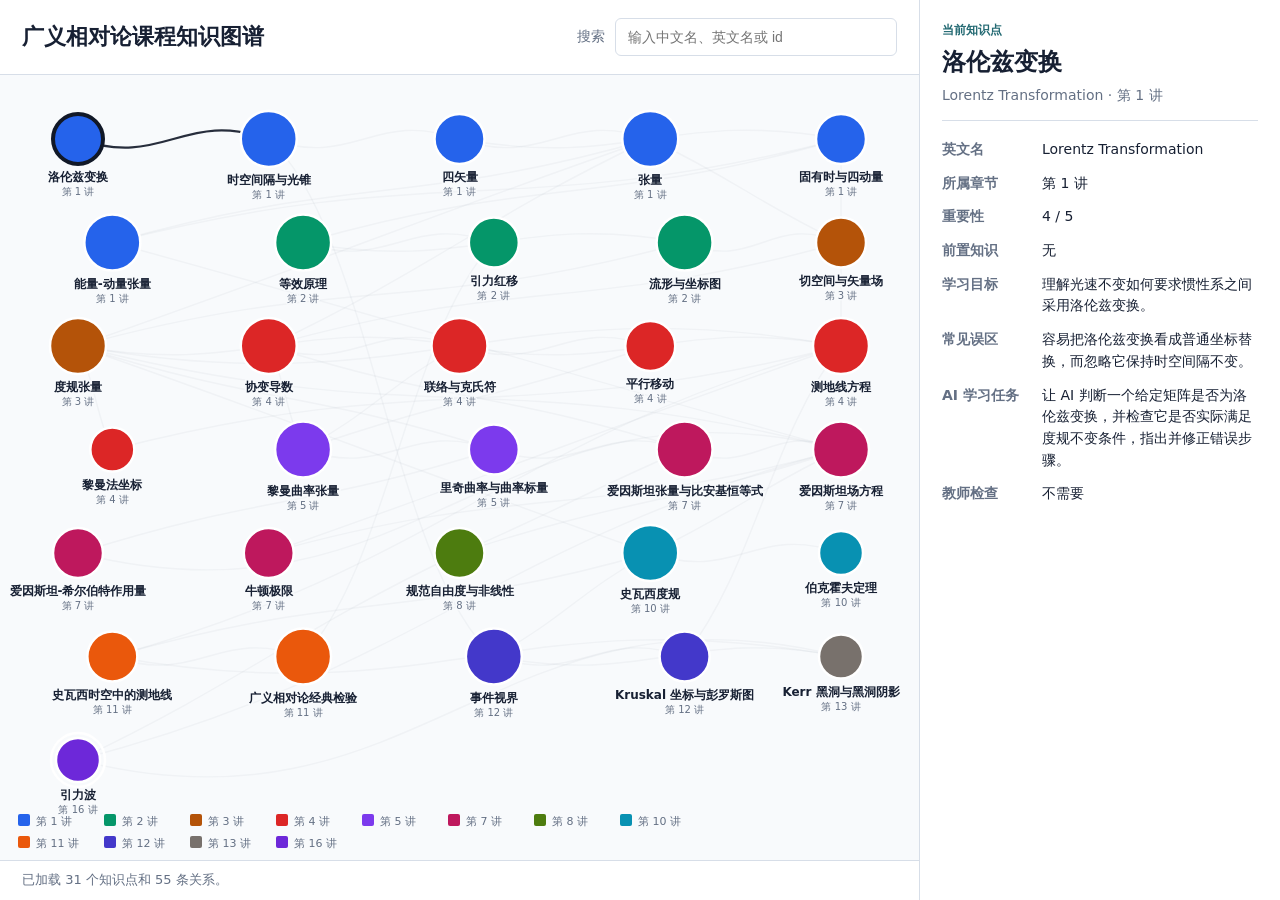
==== app/index.html @ 86c3b04b "Publish GR knowledge graph" ====
<!doctype html>
<html lang="zh-CN">
  <head>
    <meta charset="utf-8">
    <meta name="viewport" content="width=device-width, initial-scale=1">
    <title>广义相对论课程知识图谱</title>
    <link rel="stylesheet" href="style.css">
  </head>
  <body>
    <main class="app-shell">
      <section class="graph-panel" aria-label="知识图谱">
        <header class="topbar">
          <h1>广义相对论课程知识图谱</h1>
          <div class="search-box">
            <label for="searchInput">搜索</label>
            <input id="searchInput" type="search" placeholder="输入中文名、英文名或 id">
          </div>
        </header>
        <div id="network" class="network"></div>
        <div id="status" class="status">正在读取 graph.json...</div>
      </section>
      <aside class="detail-panel" aria-label="知识点详情">
        <div class="detail-heading">
          <p class="eyebrow">当前知识点</p>
          <h2 id="detailTitle">请选择一个节点</h2>
          <p id="detailSubtitle">点击图中的知识点查看学习目标和 AI 学习任务。</p>
        </div>
        <dl id="detailList" class="detail-list"></dl>
      </aside>
    </main>
    <script src="app.js?v=5"></script>
  </body>
</html>
---- app/style.css ----
:root {
  color-scheme: light;
  --bg: #f5f7fb;
  --panel: #ffffff;
  --ink: #172033;
  --muted: #647084;
  --line: #d7dee8;
  --accent: #246a73;
}

* {
  box-sizing: border-box;
}

body {
  margin: 0;
  min-height: 100vh;
  background: var(--bg);
  color: var(--ink);
  font-family: ui-sans-serif, system-ui, -apple-system, BlinkMacSystemFont, "Segoe UI", sans-serif;
}

.app-shell {
  display: grid;
  grid-template-columns: minmax(0, 1fr) 360px;
  height: 100vh;
  overflow: hidden;
}

.graph-panel {
  display: grid;
  grid-template-rows: auto minmax(0, 1fr) auto;
  min-width: 0;
  min-height: 0;
  border-right: 1px solid var(--line);
  background: #fbfcff;
}

.topbar {
  display: flex;
  align-items: center;
  justify-content: space-between;
  gap: 20px;
  padding: 18px 22px;
  border-bottom: 1px solid var(--line);
  background: rgba(255, 255, 255, 0.92);
}

h1 {
  margin: 0;
  font-size: 22px;
  line-height: 1.25;
  font-weight: 760;
  letter-spacing: 0;
}

.search-box {
  display: flex;
  align-items: center;
  gap: 10px;
  min-width: 320px;
}

.search-box label {
  color: var(--muted);
  font-size: 14px;
  white-space: nowrap;
}

.search-box input {
  width: 100%;
  min-height: 38px;
  border: 1px solid var(--line);
  border-radius: 6px;
  padding: 0 12px;
  color: var(--ink);
  background: #ffffff;
  font-size: 14px;
  outline: none;
}

.search-box input:focus {
  border-color: var(--accent);
  box-shadow: 0 0 0 3px rgba(36, 106, 115, 0.16);
}

.network {
  width: 100%;
  height: 100%;
  min-height: 0;
  overflow: auto;
  background: #f8fafc;
}

.status {
  min-height: 40px;
  padding: 10px 22px;
  border-top: 1px solid var(--line);
  color: var(--muted);
  font-size: 13px;
  background: #ffffff;
}

.kg-svg {
  display: block;
  width: 100%;
  height: 100%;
  background: #f8fafc;
}

.kg-background {
  fill: #f8fafc;
}

.kg-edge {
  fill: none;
  stroke: #7c8796;
  stroke-width: 1.4;
  stroke-opacity: 0.48;
  marker-end: url("#arrow");
}

.kg-edge.is-selected {
  stroke: #111827;
  stroke-width: 2.2;
  stroke-opacity: 0.9;
}

.kg-edge.is-muted {
  stroke-opacity: 0.07;
}

.kg-node {
  cursor: pointer;
}

.kg-node circle {
  stroke: #ffffff;
  stroke-width: 2.5;
}

.kg-node.is-selected circle {
  stroke: #111827;
  stroke-width: 4;
}

.kg-node.is-muted {
  opacity: 0.28;
}

.kg-node-label {
  fill: #172033;
  font-size: 12px;
  font-weight: 700;
  pointer-events: none;
  paint-order: stroke;
  stroke: #f8fafc;
  stroke-width: 4px;
  stroke-linejoin: round;
}

.kg-node-chapter {
  fill: #647084;
  font-size: 10px;
  pointer-events: none;
  paint-order: stroke;
  stroke: #f8fafc;
  stroke-width: 3px;
  stroke-linejoin: round;
}

.review-ring {
  fill: none;
  stroke: #b42318;
  stroke-width: 3;
}

.kg-legend text {
  fill: #647084;
  font-size: 11px;
}

#arrow path {
  fill: #9aa6b2;
}

.detail-panel {
  display: flex;
  flex-direction: column;
  gap: 18px;
  padding: 22px;
  overflow: auto;
  background: var(--panel);
}

.detail-heading {
  padding-bottom: 14px;
  border-bottom: 1px solid var(--line);
}

.eyebrow {
  margin: 0 0 8px;
  color: var(--accent);
  font-size: 12px;
  font-weight: 700;
}

h2 {
  margin: 0;
  font-size: 24px;
  line-height: 1.25;
  letter-spacing: 0;
}

#detailSubtitle {
  margin: 8px 0 0;
  color: var(--muted);
  font-size: 14px;
  line-height: 1.5;
}

.detail-list {
  display: grid;
  grid-template-columns: 86px minmax(0, 1fr);
  gap: 12px 14px;
  margin: 0;
  font-size: 14px;
  line-height: 1.55;
}

.detail-list dt {
  color: var(--muted);
  font-weight: 700;
}

.detail-list dd {
  margin: 0;
  min-width: 0;
}

@media (max-width: 860px) {
  .app-shell {
    grid-template-columns: 1fr;
    height: auto;
    min-height: 100vh;
    overflow: visible;
  }

  .graph-panel {
    min-height: 68vh;
    border-right: 0;
  }

  .topbar {
    align-items: stretch;
    flex-direction: column;
    gap: 14px;
  }

  .search-box {
    min-width: 0;
  }

  .detail-panel {
    border-top: 1px solid var(--line);
  }

  .kg-svg {
    width: 900px;
  }
}
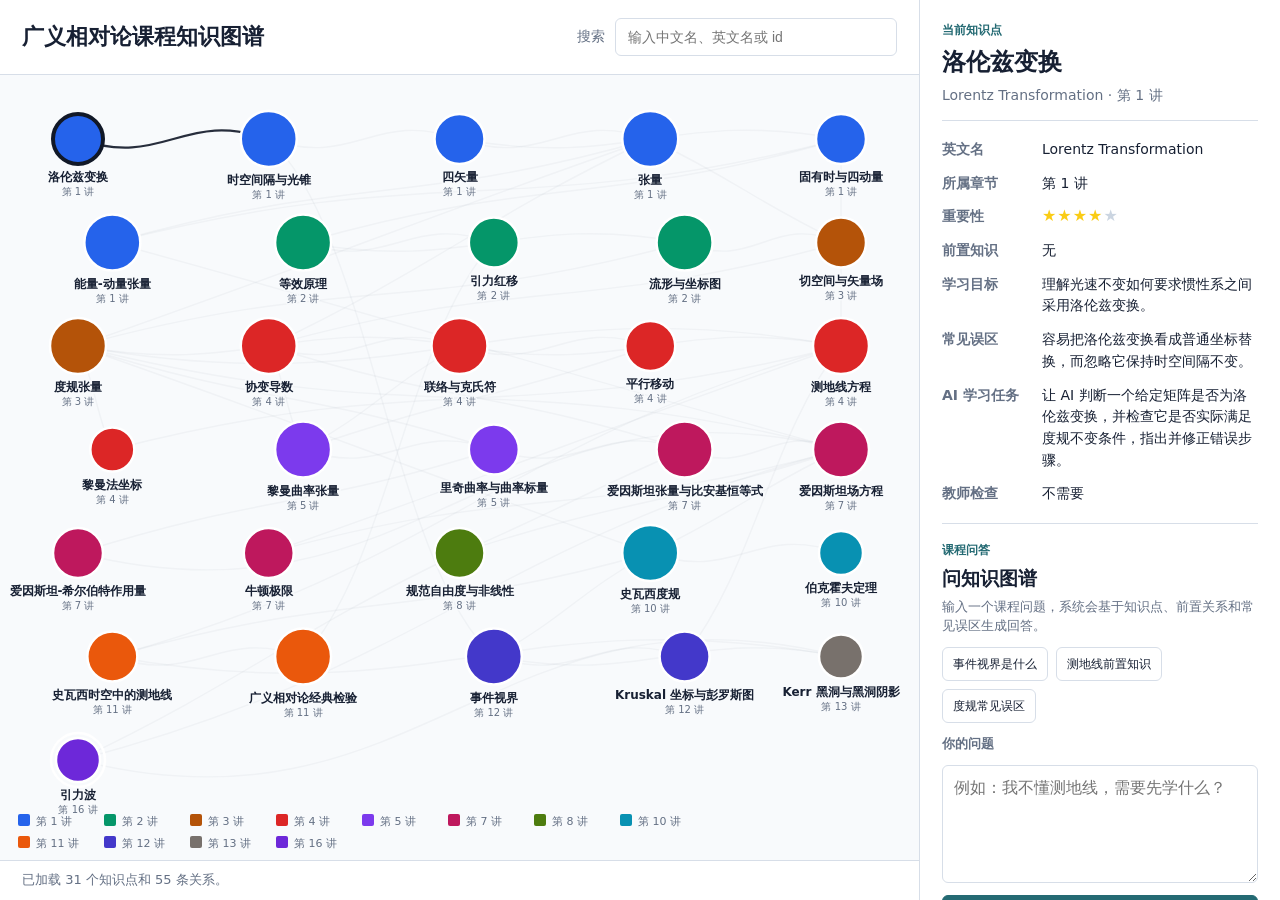
==== commit 73b8fd7e: "Add files via upload" ====
--- a/app/index.html
+++ b/app/index.html
@@ -26,8 +26,27 @@
           <p id="detailSubtitle">点击图中的知识点查看学习目标和 AI 学习任务。</p>
         </div>
         <dl id="detailList" class="detail-list"></dl>
+        <section class="qa-panel" aria-label="课程问答">
+          <div class="qa-heading">
+            <p class="eyebrow">课程问答</p>
+            <h2>问知识图谱</h2>
+            <p>输入一个课程问题，系统会基于知识点、前置关系和常见误区生成回答。</p>
+          </div>
+          <div class="qa-examples" aria-label="快捷问题">
+            <button type="button" data-question="什么是事件视界？">事件视界是什么</button>
+            <button type="button" data-question="测地线的前置知识是什么？">测地线前置知识</button>
+            <button type="button" data-question="度规张量有什么常见误区？">度规常见误区</button>
+          </div>
+          <label class="qa-label" for="qaInput">你的问题</label>
+          <textarea id="qaInput" rows="4" placeholder="例如：我不懂测地线，需要先学什么？"></textarea>
+          <button id="askButton" class="qa-submit" type="button">生成回答</button>
+          <div id="qaAnswer" class="qa-answer" aria-live="polite">
+            可以问“是什么”“需要先学什么”“有什么常见误区”“和哪些知识点有关”。
+          </div>
+        </section>
       </aside>
     </main>
-    <script src="app.js?v=5"></script>
+    <script src="graph-data.js?v=1"></script>
+    <script src="app.js?v=7"></script>
   </body>
 </html>
--- a/app/style.css
+++ b/app/style.css
@@ -238,6 +238,139 @@
   min-width: 0;
 }
 
+.importance-stars {
+  display: inline-flex;
+  gap: 1px;
+  line-height: 1;
+}
+
+.star {
+  color: #cbd5e1;
+  font-size: 16px;
+}
+
+.star.is-active {
+  color: #facc15;
+  text-shadow: 0 0 0 1px rgba(161, 98, 7, 0.25);
+}
+
+.qa-panel {
+  display: flex;
+  flex-direction: column;
+  gap: 12px;
+  padding-top: 18px;
+  border-top: 1px solid var(--line);
+}
+
+.qa-heading h2 {
+  margin: 0;
+  font-size: 19px;
+}
+
+.qa-heading p:last-child {
+  margin: 7px 0 0;
+  color: var(--muted);
+  font-size: 13px;
+  line-height: 1.45;
+}
+
+.qa-examples {
+  display: flex;
+  flex-wrap: wrap;
+  gap: 8px;
+}
+
+.qa-examples button,
+.qa-submit {
+  min-height: 34px;
+  border: 1px solid var(--line);
+  border-radius: 6px;
+  background: #ffffff;
+  color: var(--ink);
+  cursor: pointer;
+  font: inherit;
+}
+
+.qa-examples button {
+  padding: 0 10px;
+  font-size: 12px;
+}
+
+.qa-submit {
+  width: 100%;
+  background: var(--accent);
+  border-color: var(--accent);
+  color: #ffffff;
+  font-weight: 700;
+}
+
+.qa-examples button:hover,
+.qa-submit:hover {
+  filter: brightness(0.96);
+}
+
+.qa-label {
+  color: var(--muted);
+  font-size: 13px;
+  font-weight: 700;
+}
+
+#qaInput {
+  width: 100%;
+  resize: vertical;
+  min-height: 92px;
+  border: 1px solid var(--line);
+  border-radius: 6px;
+  padding: 10px 11px;
+  color: var(--ink);
+  background: #ffffff;
+  font: inherit;
+  line-height: 1.5;
+  outline: none;
+}
+
+#qaInput:focus {
+  border-color: var(--accent);
+  box-shadow: 0 0 0 3px rgba(36, 106, 115, 0.16);
+}
+
+.qa-answer {
+  padding: 12px;
+  border: 1px solid #dbe4ee;
+  border-radius: 6px;
+  background: #f8fafc;
+  color: var(--ink);
+  font-size: 13px;
+  line-height: 1.55;
+}
+
+.qa-answer p {
+  margin: 0;
+}
+
+.qa-answer-section + .qa-answer-section {
+  margin-top: 12px;
+}
+
+.qa-answer-section h3 {
+  margin: 0 0 6px;
+  font-size: 14px;
+}
+
+.qa-answer ul {
+  margin: 0;
+  padding-left: 18px;
+}
+
+.qa-answer li + li {
+  margin-top: 5px;
+}
+
+.qa-related {
+  margin-top: 12px;
+  color: var(--muted);
+}
+
 @media (max-width: 860px) {
   .app-shell {
     grid-template-columns: 1fr;
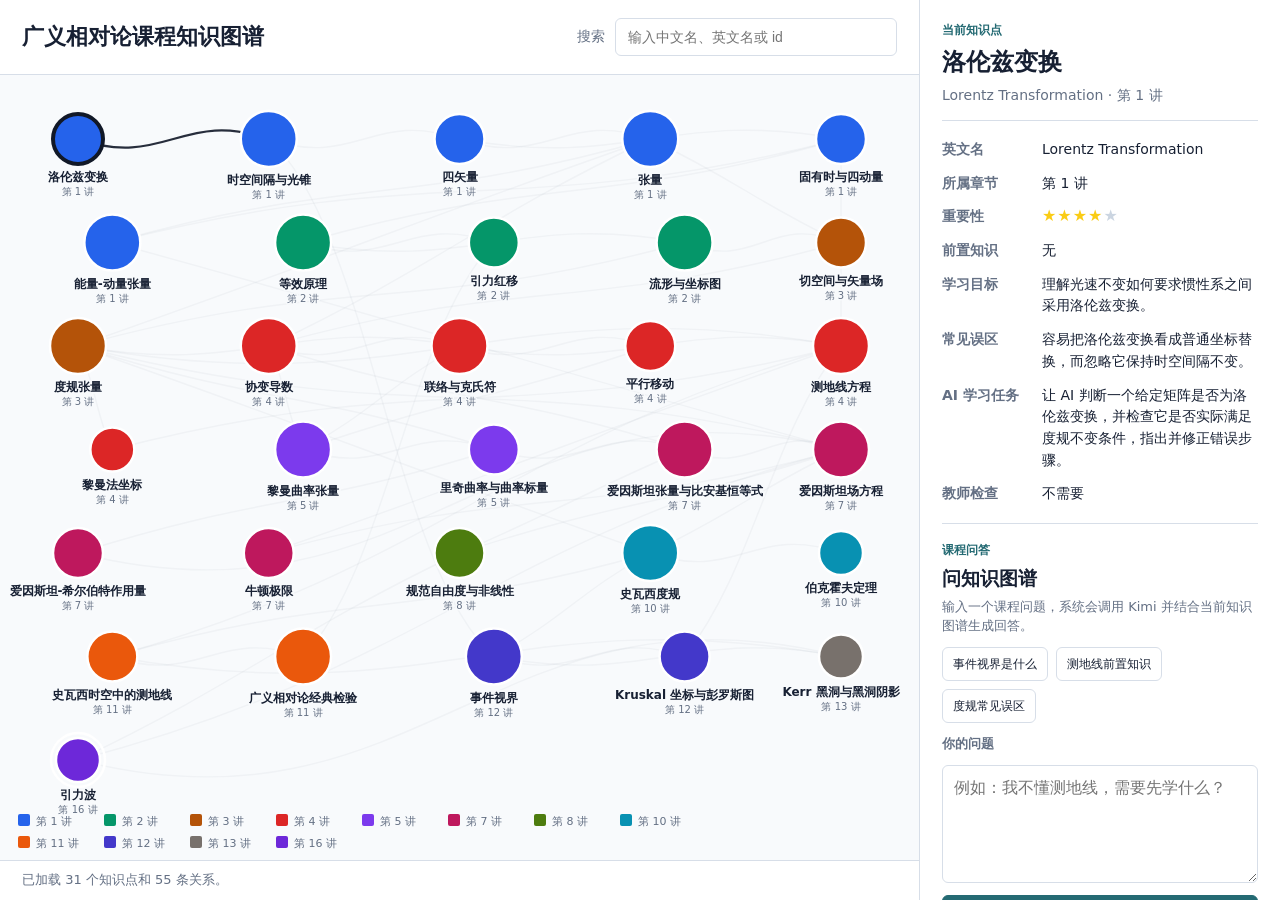
==== commit 263c9500: "Add files via upload" ====
--- a/app/index.html
+++ b/app/index.html
@@ -30,7 +30,7 @@
           <div class="qa-heading">
             <p class="eyebrow">课程问答</p>
             <h2>问知识图谱</h2>
-            <p>输入一个课程问题，系统会基于知识点、前置关系和常见误区生成回答。</p>
+            <p>输入一个课程问题，系统会调用 Kimi 并结合当前知识图谱生成回答。</p>
           </div>
           <div class="qa-examples" aria-label="快捷问题">
             <button type="button" data-question="什么是事件视界？">事件视界是什么</button>
@@ -39,14 +39,14 @@
           </div>
           <label class="qa-label" for="qaInput">你的问题</label>
           <textarea id="qaInput" rows="4" placeholder="例如：我不懂测地线，需要先学什么？"></textarea>
-          <button id="askButton" class="qa-submit" type="button">生成回答</button>
+          <button id="askButton" class="qa-submit" type="button">询问 Kimi</button>
           <div id="qaAnswer" class="qa-answer" aria-live="polite">
-            可以问“是什么”“需要先学什么”“有什么常见误区”“和哪些知识点有关”。
+            可以问“是什么”“需要先学什么”“有什么常见误区”“和哪些知识点有关”。外接 LLM 需要通过本地后端打开页面。
           </div>
         </section>
       </aside>
     </main>
     <script src="graph-data.js?v=1"></script>
-    <script src="app.js?v=7"></script>
+    <script src="app.js?v=8"></script>
   </body>
 </html>
